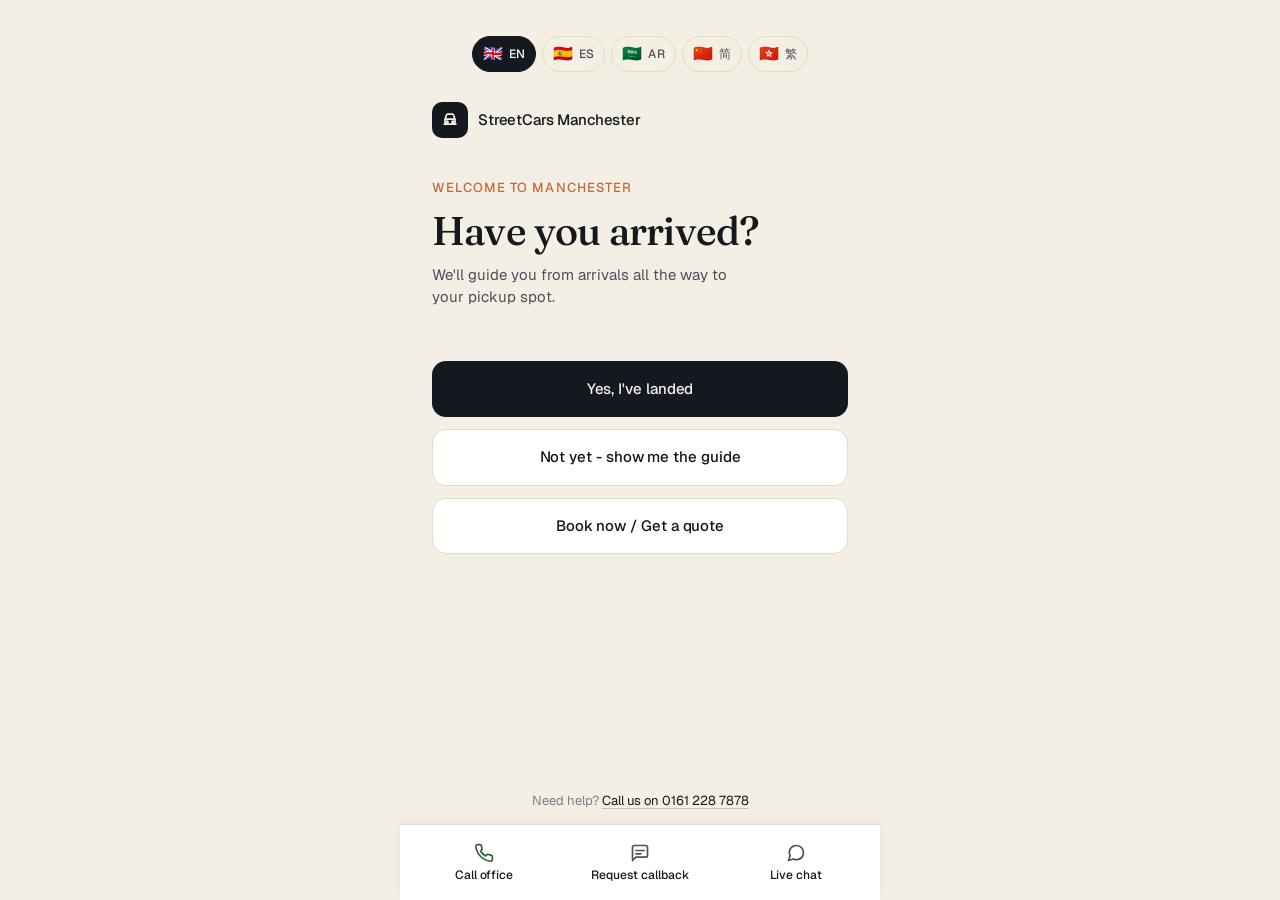
==== public/index.html @ 40133109 "refactor: move frontend into public/ so backend source isn't served With assets served from the repo" ====
<!DOCTYPE html>
<html lang="en">
<head>
  <meta charset="UTF-8">
  <meta name="viewport" content="width=device-width, initial-scale=1.0, viewport-fit=cover">
  <meta name="theme-color" content="#14181F">
  <meta name="description" content="Find your StreetCars driver at Manchester Airport.">
  <title>Find your driver — StreetCars Manchester</title>
  <link rel="preconnect" href="https://fonts.googleapis.com">
  <link rel="preconnect" href="https://fonts.gstatic.com" crossorigin>
  <link rel="stylesheet" href="https://fonts.googleapis.com/css2?family=Fraunces:opsz,wght@9..144,400;9..144,500;9..144,600&family=Geist:wght@400;500;600&display=swap">
  <link rel="stylesheet" href="styles.css">
</head>
<body>
  <main class="app">

    <!-- =================== ENTRY (Have you arrived?) =================== -->
    <section class="view view--entry" id="view-entry" aria-labelledby="entry-title">
      <!-- Language picker -->
      <div class="lang-picker" id="lang-picker" role="group" aria-label="Language"></div>

      <header class="brand">
        <div class="brand__mark" aria-hidden="true">
          <svg viewBox="0 0 24 24" width="20" height="20" fill="none" stroke="currentColor" stroke-width="2" stroke-linecap="round" stroke-linejoin="round">
            <path d="M5 17h14M6 11l1.5-4.5A2 2 0 019.4 5h5.2a2 2 0 011.9 1.5L18 11M6 11h12v6H6z"/>
            <circle cx="8.5" cy="14.5" r="1.2"/>
            <circle cx="15.5" cy="14.5" r="1.2"/>
          </svg>
        </div>
        <span class="brand__name" data-i18n="brand.name">StreetCars Manchester</span>
      </header>

      <div class="booking-body">
        <div class="welcome">
          <p class="welcome__eyebrow" data-i18n="entry.eyebrow">Welcome to Manchester</p>
          <h1 class="welcome__title" id="entry-title" data-i18n="entry.title">Have you arrived?</h1>
          <p class="welcome__sub" data-i18n="entry.subtitle">We'll guide you from arrivals all the way to your pickup spot.</p>
        </div>

        <div class="entry-actions">
          <button class="btn btn--primary btn--block" id="entry-yes" type="button">
            <span class="btn__label" data-i18n="entry.yes">Yes, I've landed</span>
          </button>
          <button class="btn btn--ghost btn--block" id="entry-no" type="button">
            <span class="btn__label" data-i18n="entry.no">Not yet - show me the guide</span>
          </button>
          <button class="btn btn--ghost btn--block" id="book-now" type="button">
            <span class="btn__label" data-i18n="book.now">Book now / Get a quote</span>
          </button>
        </div>
      </div>

      <footer class="picker-footer">
        <p>
          <span data-i18n="footer.help_prefix">Need help?</span>
          <a href="tel:+441617400000" data-i18n="footer.call_us">Call us on 0161 740 0000</a>
        </p>
      </footer>
    </section>

    <!-- =================== BOOKING ID ENTRY =================== -->
    <section class="view view--booking" id="view-booking" aria-labelledby="booking-title" hidden>
      <header class="brand">
        <div class="brand__mark" aria-hidden="true">
          <svg viewBox="0 0 24 24" width="20" height="20" fill="none" stroke="currentColor" stroke-width="2" stroke-linecap="round" stroke-linejoin="round">
            <path d="M5 17h14M6 11l1.5-4.5A2 2 0 019.4 5h5.2a2 2 0 011.9 1.5L18 11M6 11h12v6H6z"/>
            <circle cx="8.5" cy="14.5" r="1.2"/>
            <circle cx="15.5" cy="14.5" r="1.2"/>
          </svg>
        </div>
        <span class="brand__name" data-i18n="brand.name">StreetCars Manchester</span>
      </header>

      <div class="booking-body">
        <div class="welcome">
          <p class="welcome__eyebrow" data-i18n="booking.eyebrow">Welcome to Manchester</p>
          <h1 class="welcome__title" id="booking-title" data-i18n="booking.title">Find your driver.</h1>
          <p class="welcome__sub" data-i18n="booking.subtitle">Enter the booking ID we sent to your email or phone.</p>
        </div>

        <form class="booking-form" id="booking-form" novalidate>
          <label for="booking-input" class="booking-form__label" data-i18n="booking.label">Booking ID</label>
          <input
            class="booking-form__input"
            id="booking-input"
            name="bookingId"
            type="text"
            inputmode="numeric"
            autocomplete="off"
            maxlength="8"
            pattern="\d{8}"
            placeholder="12345678"
            required
            aria-describedby="booking-error booking-help"
          />
          <p class="booking-form__error" id="booking-error" hidden role="alert"></p>
          <p class="booking-form__help" id="booking-help" data-i18n="booking.help">8 digits — find it in your confirmation message.</p>

          <button class="btn btn--primary btn--block" id="booking-submit" type="submit">
            <span class="btn__label" data-i18n="booking.continue">Continue</span>
            <span class="btn__spinner" aria-hidden="true"></span>
          </button>
        </form>
      </div>

      <footer class="picker-footer">
        <p>
          <span data-i18n="footer.help_prefix">Need help?</span>
          <a href="tel:+441617400000" data-i18n="footer.call_us">Call us on 0161 740 0000</a>
        </p>
      </footer>
    </section>

    <!-- =================== TERMINAL PICKER =================== -->
    <section class="view view--picker" id="view-picker" aria-labelledby="picker-title" hidden>
      <header class="brand">
        <div class="brand__mark" aria-hidden="true">
          <svg viewBox="0 0 24 24" width="20" height="20" fill="none" stroke="currentColor" stroke-width="2" stroke-linecap="round" stroke-linejoin="round">
            <path d="M5 17h14M6 11l1.5-4.5A2 2 0 019.4 5h5.2a2 2 0 011.9 1.5L18 11M6 11h12v6H6z"/>
            <circle cx="8.5" cy="14.5" r="1.2"/>
            <circle cx="15.5" cy="14.5" r="1.2"/>
          </svg>
        </div>
        <span class="brand__name" data-i18n="brand.name">StreetCars Manchester</span>
      </header>

      <div class="picker-body">
        <div class="welcome">
          <!-- picker-eyebrow text is set dynamically by app.js (confirmed / browse / welcome name) -->
          <p class="welcome__eyebrow" id="picker-eyebrow">Booking confirmed</p>
          <h1 class="welcome__title" id="picker-title" data-i18n="picker.title">Which terminal?</h1>
          <p class="welcome__sub" data-i18n="picker.subtitle">Pick where you've just landed and we'll walk you to the car.</p>
        </div>
        <ul class="terminals" role="list" id="terminals-list"></ul>
      </div>
    </section>

    <!-- =================== NAVIGATION =================== -->
    <section class="view view--nav" id="view-nav" aria-labelledby="step-instruction" hidden>
      <header class="nav-header">
        <button class="icon-btn" id="back-btn" type="button" data-i18n-attr="aria-label:nav.back" aria-label="Go back">
          <svg viewBox="0 0 24 24" width="20" height="20" fill="none" stroke="currentColor" stroke-width="2" stroke-linecap="round" stroke-linejoin="round">
            <path d="M15 18l-6-6 6-6"/>
          </svg>
        </button>
        <div class="nav-progress">
          <div class="nav-progress__steps" id="progress-steps" aria-hidden="true"></div>
          <!-- Whole label is built by app.js so the "Step N of M" wording can be translated cleanly -->
          <p class="nav-progress__label" id="step-progress-label">Step 1 of 5 · ~60s</p>
        </div>
      </header>

      <div class="photo" id="step-photo"></div>

      <div class="step-body">
        <h2 class="step-instruction" id="step-instruction">Loading…</h2>
        <p class="step-detail" id="step-detail"></p>
      </div>

      <footer class="step-actions">
        <button class="btn btn--primary btn--block" id="next-btn" type="button">
          <span class="btn__label">I see this — next</span>
          <svg viewBox="0 0 24 24" width="16" height="16" fill="none" stroke="currentColor" stroke-width="2" stroke-linecap="round" stroke-linejoin="round" aria-hidden="true">
            <path d="M5 12h14M13 6l6 6-6 6"/>
          </svg>
        </button>
      </footer>
    </section>

    <!-- =================== ARRIVED =================== -->
    <section class="view view--arrived" id="view-arrived" aria-labelledby="arrived-title" hidden>
      <header class="arrived-header">
        <div class="arrived-pill">
          <svg viewBox="0 0 24 24" width="14" height="14" fill="none" stroke="currentColor" stroke-width="2.5" stroke-linecap="round" stroke-linejoin="round" aria-hidden="true">
            <path d="M5 12l5 5L20 7"/>
          </svg>
          <span data-i18n="arrived.youve_arrived">You've arrived</span>
        </div>
      </header>

      <div class="photo photo--pickup" id="pickup-photo"></div>

      <div class="arrived-body">
        <h2 class="arrived-title" id="arrived-title">
          <span data-i18n="arrived.pickup_at">Pickup at</span>
          <span id="pickup-spot">Bay C, Level 1</span>
        </h2>
        <p class="arrived-sub" id="pickup-detail">Look for the blue and white StreetCars sign.</p>

        <div class="driver-card">
          <div class="driver-card__avatar" id="driver-avatar">TK</div>
          <div class="driver-card__info">
            <p class="driver-card__name" id="driver-name">Tom Khan</p>
            <p class="driver-card__vehicle" id="driver-vehicle">Blue Skoda Octavia · MA21 XYZ</p>
          </div>
        </div>

        <a class="btn btn--ghost btn--block btn--track" id="track-btn" href="#" target="_blank" rel="noopener" hidden>
          <svg viewBox="0 0 24 24" width="16" height="16" fill="none" stroke="currentColor" stroke-width="2" stroke-linecap="round" stroke-linejoin="round" aria-hidden="true">
            <circle cx="12" cy="10" r="3"/>
            <path d="M12 2a8 8 0 00-8 8c0 5.5 8 12 8 12s8-6.5 8-12a8 8 0 00-8-8z"/>
          </svg>
          <span data-i18n="arrived.track">Track driver live</span>
        </a>

        <!-- Directions to the marshal's current spot. Label + href are set in
             app.js from GET /api/marshal/location; hidden until one is set. -->
        <a class="btn btn--ghost btn--block btn--marshal" id="marshal-btn" href="#" target="_blank" rel="noopener" hidden>
          <svg viewBox="0 0 24 24" width="16" height="16" fill="none" stroke="currentColor" stroke-width="2" stroke-linecap="round" stroke-linejoin="round" aria-hidden="true">
            <path d="M12 2a8 8 0 00-8 8c0 5.5 8 12 8 12s8-6.5 8-12a8 8 0 00-8-8z"/>
            <circle cx="12" cy="10" r="3"/>
          </svg>
          <span id="marshal-btn-label">Get directions to our marshal</span>
        </a>

        <!-- Contact actions (Call / Chat / Callback) live in the persistent
             footer now, so the arrived screen no longer repeats them here. -->

        <p class="arrived-eta">
          <span class="pulse-dot" aria-hidden="true"></span>
          <span data-i18n="arrived.eta">Driver arriving shortly</span>
        </p>

        <!-- Browse-mode CTA: shown only when state.mode === 'browse'. CSS handles toggling. -->
        <div class="arrived-browse-cta" id="arrived-browse-cta">
          <p data-i18n="arrived.browse.message_1">This is the StreetCars pickup spot at Manchester Airport.</p>
          <p>
            <span data-i18n="arrived.browse.message_2_before">Once you've landed,</span>
            <a href="tel:+441617400000" data-i18n="arrived.browse.call_us_link">call us on 0161 740 0000</a>
            <span data-i18n="arrived.browse.message_2_after">to book a ride and we'll bring you right back here.</span>
          </p>
          <button class="btn btn--primary btn--block" id="arrived-i-landed-btn" type="button">
            <span class="btn__label" data-i18n="arrived.browse.i_landed">I've arrived — find my driver</span>
          </button>
        </div>
      </div>
    </section>

    <!-- =================== CALLBACK DIALOG =================== -->
    <dialog class="dialog" id="callback-dialog" aria-labelledby="dialog-title">
      <form class="dialog__form" id="callback-form" method="dialog">
        <button class="dialog__close" type="button" id="dialog-close" data-i18n-attr="aria-label:dialog.close" aria-label="Close">
          <svg viewBox="0 0 24 24" width="18" height="18" fill="none" stroke="currentColor" stroke-width="2" stroke-linecap="round" stroke-linejoin="round">
            <path d="M18 6L6 18M6 6l12 12"/>
          </svg>
        </button>

        <!-- FORM VIEW -->
        <div class="dialog__view" id="dialog-form-view">
          <h2 class="dialog__title" id="dialog-title" data-i18n="dialog.title">Request a callback</h2>
          <p class="dialog__sub" data-i18n="dialog.subtitle">We'll ring you straight back.</p>

          <label class="field">
            <span class="field__label" data-i18n="dialog.phone_label">Your phone number (optional)</span>
            <input
              class="field__input"
              id="callback-phone"
              name="phone"
              type="tel"
              inputmode="tel"
              autocomplete="tel"
              data-i18n-placeholder="dialog.phone_placeholder"
              placeholder="07700 900123"
            />
          </label>

          <label class="field">
            <span class="field__label" data-i18n="dialog.message_label">Your message (optional)</span>
            <textarea
              class="field__input field__input--textarea"
              id="callback-message"
              name="message"
              rows="3"
              data-i18n-placeholder="dialog.message_placeholder"
              placeholder="Anything we should know?"
            ></textarea>
          </label>

          <p class="dialog__error" id="dialog-error" hidden role="alert"></p>

          <div class="dialog__actions">
            <button class="btn btn--ghost" type="button" id="dialog-cancel" data-i18n="dialog.cancel">Cancel</button>
            <button class="btn btn--primary" type="submit" id="dialog-submit">
              <span class="btn__label" data-i18n="dialog.send">Send</span>
              <span class="btn__spinner" aria-hidden="true"></span>
            </button>
          </div>
        </div>

        <!-- SUCCESS / PREVIEW VIEW (hidden until a successful send) -->
        <div class="dialog__view" id="dialog-success-view" hidden>
          <h2 class="dialog__title" data-i18n="dialog.success_title">Got it — we'll be in touch.</h2>
          <p class="dialog__sub" data-i18n="dialog.success_subtitle">Here's what you sent us:</p>

          <dl class="dialog__preview">
            <div class="dialog__preview-row" id="preview-phone-row">
              <dt data-i18n="dialog.preview_phone">Phone</dt>
              <dd id="preview-phone">—</dd>
            </div>
            <div class="dialog__preview-row" id="preview-message-row">
              <dt data-i18n="dialog.preview_message">Message</dt>
              <dd id="preview-message">—</dd>
            </div>
          </dl>

          <div class="dialog__actions">
            <button class="btn btn--primary btn--block" type="button" id="dialog-done" data-i18n="dialog.done">Done</button>
          </div>
        </div>
      </form>
    </dialog>

    <!-- =================== DISPATCH CONFIRMATION DIALOG =================== -->
    <dialog class="dialog" id="dispatch-dialog" aria-labelledby="dispatch-title">
      <form class="dialog__form" id="dispatch-form" method="dialog">
        <div class="dialog__view">
          <h2 class="dialog__title" id="dispatch-title" data-i18n="dispatch.title">We're sending your driver</h2>
          <p class="dialog__sub" data-i18n="dispatch.message">Your driver will be dispatched immediately. Please continue only once you’ve collected your baggage and are ready to head to the pickup point. (We’ll then provide directions to your pickup location.)</p>
          <p class="dialog__error" id="dispatch-error" hidden role="alert"></p>

          <div class="dialog__actions">
            <button class="btn btn--ghost" type="button" id="dispatch-cancel" data-i18n="dispatch.cancel">Cancel</button>
            <button class="btn btn--primary" type="submit" id="dispatch-confirm">
              <span class="btn__label" data-i18n="dispatch.confirm">Confirm</span>
              <span class="btn__spinner" aria-hidden="true"></span>
            </button>
          </div>
        </div>
      </form>
    </dialog>

    <!-- =================== CHAT DIALOG =================== -->
    <dialog class="dialog dialog--chat" id="chat-dialog" aria-labelledby="chat-title">
      <div class="dialog__form chat-dialog__form">
        <header class="chat-dialog__header">
          <div class="chat-dialog__avatar" aria-hidden="true">
            <svg viewBox="0 0 24 24" width="20" height="20" fill="none" stroke="currentColor" stroke-width="2" stroke-linecap="round" stroke-linejoin="round">
              <path d="M3 18v-6a9 9 0 0118 0v6"/>
              <path d="M21 19a2 2 0 01-2 2h-1v-7h3v5zM3 19a2 2 0 002 2h1v-7H3v5z"/>
            </svg>
          </div>
          <div class="chat-dialog__heading">
            <h2 class="chat-dialog__title" id="chat-title" data-i18n="chat.title">Office team</h2>
            <p class="chat-dialog__status">
              <span class="online-dot" aria-hidden="true"></span>
              <span data-i18n="chat.online">Online · usually replies in minutes</span>
            </p>
          </div>
          <button class="dialog__close" type="button" id="chat-dialog-close" data-i18n-attr="aria-label:dialog.close" aria-label="Close">
            <svg viewBox="0 0 24 24" width="18" height="18" fill="none" stroke="currentColor" stroke-width="2" stroke-linecap="round" stroke-linejoin="round">
              <path d="M18 6L6 18M6 6l12 12"/>
            </svg>
          </button>
        </header>

        <div class="chat-messages" id="chat-messages"></div>

        <form class="chat-form" id="chat-form">
          <input
            class="chat-input"
            id="chat-input"
            type="text"
            data-i18n-placeholder="chat.placeholder"
            placeholder="Message the office..."
            autocomplete="off"
          />
          <button class="chat-send" type="submit" data-i18n-attr="aria-label:chat.send" aria-label="Send">
            <svg viewBox="0 0 24 24" width="18" height="18" fill="none" stroke="currentColor" stroke-width="2" stroke-linecap="round" stroke-linejoin="round" aria-hidden="true">
              <path d="M22 2L11 13M22 2l-7 20-4-9-9-4 20-7z"/>
            </svg>
          </button>
        </form>
      </div>
    </dialog>

    <!-- =================== PERSISTENT CONTACT FOOTER =================== -->
    <!-- Always visible, on every view. Three equal columns. -->
    <footer class="app-footer" data-i18n-attr="aria-label:footer.contact_label" aria-label="Contact StreetCars">
      <a class="app-footer__btn" id="footer-call-btn" href="tel:+441612287878">
        <svg viewBox="0 0 24 24" width="20" height="20" fill="none" stroke="currentColor" stroke-width="2" stroke-linecap="round" stroke-linejoin="round" aria-hidden="true">
          <path d="M22 16.9v3a2 2 0 01-2.2 2 19.8 19.8 0 01-8.6-3.1 19.5 19.5 0 01-6-6 19.8 19.8 0 01-3.1-8.7A2 2 0 014 2h3a2 2 0 012 1.7c.1.9.3 1.7.6 2.5a2 2 0 01-.5 2.1L7.9 9.6a16 16 0 006 6l1.3-1.3a2 2 0 012.1-.4c.8.3 1.6.5 2.5.6A2 2 0 0122 16.9z"/>
        </svg>
        <span class="app-footer__label" data-i18n="footer.call_office">Call office</span>
      </a>
      <button class="app-footer__btn" id="footer-callback-btn" type="button">
        <svg viewBox="0 0 24 24" width="20" height="20" fill="none" stroke="currentColor" stroke-width="2" stroke-linecap="round" stroke-linejoin="round" aria-hidden="true">
          <path d="M21 15a2 2 0 01-2 2H7l-4 4V5a2 2 0 012-2h14a2 2 0 012 2z"/>
          <path d="M7 9h10M7 13h6"/>
        </svg>
        <span class="app-footer__label" data-i18n="footer.request_callback">Request callback</span>
      </button>
      <button class="app-footer__btn" id="footer-chat-btn" type="button">
        <svg viewBox="0 0 24 24" width="20" height="20" fill="none" stroke="currentColor" stroke-width="2" stroke-linecap="round" stroke-linejoin="round" aria-hidden="true">
          <path d="M21 11.5a8.38 8.38 0 01-.9 3.8 8.5 8.5 0 01-7.6 4.7 8.38 8.38 0 01-3.8-.9L3 21l1.9-5.7a8.38 8.38 0 01-.9-3.8 8.5 8.5 0 014.7-7.6 8.38 8.38 0 013.8-.9h.5a8.48 8.48 0 018 8v.5z"/>
        </svg>
        <span class="app-footer__label" data-i18n="footer.live_chat">Live chat</span>
        <span class="btn__badge" id="footer-chat-badge" hidden aria-live="polite">0</span>
      </button>
    </footer>

  </main>

  <script src="i18n.js"></script>
  <script src="app.js"></script>
</body>
</html>
---- public/styles.css ----
/* ========================================================================
   StreetCars Manchester — Pickup Guidance
   Mobile-first, vanilla CSS. Edit colours and fonts here.
   ======================================================================== */

:root {
  /* Palette */
  --bg: #F4EFE4;
  --bg-warm: #ECE5D5;
  --surface: #FFFFFF;
  --ink: #14181F;
  --ink-soft: #4A4F5A;
  --ink-muted: #7B8089;
  --line: #E2DBC9;
  --line-strong: #C8C0AC;
  --accent: #C46A3D;
  --accent-soft: #F2DDCC;
  --success: #2D5F3F;
  --success-soft: #DCE8DA;
  --danger: #B0331E;
  --danger-soft: #F4DBD3;

  /* Typography */
  --font-display: 'Fraunces', Georgia, serif;
  --font-body: 'Geist', system-ui, sans-serif;

  /* Layout */
  --radius-sm: 8px;
  --radius-md: 14px;
  --radius-lg: 20px;
  --radius-pill: 999px;
  --shadow-card: 0 1px 2px rgba(20, 24, 31, 0.04), 0 4px 16px rgba(20, 24, 31, 0.04);
  --shadow-dialog: 0 24px 64px rgba(20, 24, 31, 0.18);

  /* Motion */
  --ease: cubic-bezier(0.22, 1, 0.36, 1);
}

/* ---------- Reset ---------- */
*, *::before, *::after { box-sizing: border-box; }
html, body { margin: 0; padding: 0; }
button { font: inherit; color: inherit; background: none; border: none; cursor: pointer; padding: 0; }
a { color: inherit; }
ul { list-style: none; padding: 0; margin: 0; }
input, textarea { font: inherit; color: inherit; }

html, body {
  background: var(--bg);
  color: var(--ink);
  font-family: var(--font-body);
  font-size: 16px;
  line-height: 1.5;
  -webkit-font-smoothing: antialiased;
  -moz-osx-font-smoothing: grayscale;
  min-height: 100%;
}

body {
  min-height: 100vh;   /* fallback for older browsers */
  min-height: 100dvh;  /* modern: real visible height, accounts for mobile URL bar */
}

/* ---------- App container ---------- */
.app {
  max-width: 480px;
  margin: 0 auto;
  min-height: 100vh;   /* fallback */
  min-height: 100dvh;  /* shrinks/grows with the mobile URL bar */
  display: flex;
  flex-direction: column;
  position: relative;
}

.view {
  flex: 1;
  display: flex;
  flex-direction: column;
  padding: 20px 20px env(safe-area-inset-bottom, 20px);
  animation: fadeUp 400ms var(--ease);
}

.view[hidden] { display: none; }

@keyframes fadeUp {
  from { opacity: 0; transform: translateY(8px); }
  to { opacity: 1; transform: translateY(0); }
}

/* ============== BRAND HEADER ============== */
.brand {
  display: flex;
  align-items: center;
  gap: 10px;
  padding: 8px 0 32px;
}

.brand__mark {
  width: 36px; height: 36px;
  border-radius: 10px;
  background: var(--ink);
  color: var(--bg);
  display: grid;
  place-items: center;
}

.brand__name {
  font-weight: 500;
  font-size: 15px;
  letter-spacing: -0.01em;
}

/* ============== WELCOME BLOCK (shared) ============== */
.welcome { margin-bottom: 28px; }

.welcome__eyebrow {
  font-size: 13px;
  letter-spacing: 0.08em;
  text-transform: uppercase;
  color: var(--accent);
  margin: 0 0 12px;
  font-weight: 500;
}

.welcome__title {
  font-family: var(--font-display);
  font-size: clamp(32px, 8vw, 40px);
  line-height: 1.05;
  letter-spacing: -0.02em;
  font-weight: 500;
  margin: 0 0 12px;
  color: var(--ink);
}

.welcome__sub {
  font-size: 15px;
  color: var(--ink-soft);
  margin: 0;
  max-width: 32ch;
}

/* ============== BOOKING ID FORM ============== */
.booking-body { flex: 1; display: flex; flex-direction: column; }

.booking-form { display: flex; flex-direction: column; }

.booking-form__label {
  font-size: 13px;
  font-weight: 500;
  color: var(--ink-soft);
  margin-bottom: 8px;
  letter-spacing: 0.01em;
}

.booking-form__input {
  width: 100%;
  padding: 18px 16px;
  background: var(--surface);
  border: 1px solid var(--line);
  border-radius: var(--radius-md);
  font-family: var(--font-body);
  font-size: 22px;
  font-weight: 500;
  letter-spacing: 0.18em;
  color: var(--ink);
  text-align: center;
  transition: border-color 120ms var(--ease), box-shadow 120ms var(--ease);
}

.booking-form__input::placeholder {
  color: var(--ink-muted);
  letter-spacing: 0.18em;
}

.booking-form__input:focus {
  outline: none;
  border-color: var(--ink);
  box-shadow: 0 0 0 3px rgba(20, 24, 31, 0.08);
}

.booking-form__input.has-error {
  border-color: var(--danger);
  box-shadow: 0 0 0 3px rgba(176, 51, 30, 0.08);
}

.booking-form__error {
  font-size: 13px;
  color: var(--danger);
  margin: 8px 0 0;
}

.booking-form__help {
  font-size: 13px;
  color: var(--ink-muted);
  margin: 8px 0 24px;
}

/* ============== TERMINAL PICKER ============== */
.picker-body { flex: 1; }

.terminals { display: flex; flex-direction: column; gap: 10px; }

.terminal {
  width: 100%;
  display: flex;
  align-items: center;
  gap: 14px;
  padding: 16px;
  background: var(--surface);
  border: 1px solid var(--line);
  border-radius: var(--radius-md);
  text-align: left;
  transition: transform 120ms var(--ease), border-color 120ms var(--ease);
}

.terminal:hover { border-color: var(--line-strong); }
.terminal:active { transform: scale(0.99); }
.terminal:focus-visible { outline: 2px solid var(--ink); outline-offset: 2px; }

.terminal__badge {
  width: 44px; height: 44px;
  border-radius: 10px;
  font-weight: 600;
  font-size: 14px;
  display: grid;
  place-items: center;
  flex-shrink: 0;
  letter-spacing: 0.02em;
}

.terminal__info { display: flex; flex-direction: column; flex: 1; min-width: 0; }
.terminal__name { font-weight: 500; font-size: 16px; letter-spacing: -0.005em; }
.terminal__detail { font-size: 13px; color: var(--ink-muted); margin-top: 2px; }
.terminal__chevron { color: var(--ink-muted); flex-shrink: 0; }

.picker-footer {
  padding-top: 32px;
  text-align: center;
  font-size: 13px;
  color: var(--ink-muted);
}

.picker-footer a {
  color: var(--ink);
  text-decoration: underline;
  text-decoration-color: var(--line-strong);
  text-underline-offset: 3px;
}

/* ============== NAVIGATION HEADER ============== */
.nav-header {
  display: flex;
  align-items: center;
  gap: 12px;
  padding: 4px 0 20px;
}

.icon-btn {
  width: 40px; height: 40px;
  border-radius: 12px;
  display: grid;
  place-items: center;
  color: var(--ink);
  background: var(--surface);
  border: 1px solid var(--line);
  flex-shrink: 0;
  transition: background 120ms var(--ease);
}

.icon-btn:hover { background: var(--bg-warm); }
.icon-btn:active { transform: scale(0.96); }

.nav-progress { flex: 1; min-width: 0; }

.nav-progress__steps { display: flex; gap: 4px; margin-bottom: 6px; }

.nav-progress__steps span {
  flex: 1;
  height: 4px;
  border-radius: 2px;
  background: var(--line);
  transition: background 300ms var(--ease);
}

.nav-progress__steps span.active { background: var(--ink); }

.nav-progress__label {
  font-size: 12px;
  color: var(--ink-muted);
  margin: 0;
  letter-spacing: 0.01em;
}

.nav-progress__time { color: var(--ink-soft); }

/* ============== PHOTO ============== */
.photo {
  position: relative;
  width: 100%;
  aspect-ratio: 4 / 3;
  border-radius: var(--radius-lg);
  overflow: hidden;
  background: var(--bg-warm);
  margin-bottom: 24px;
  box-shadow: var(--shadow-card);
}

.photo img {
  width: 100%;
  height: 100%;
  object-fit: cover;
  display: block;
}

.photo--placeholder {
  width: 100%;
  height: 100%;
  background: linear-gradient(135deg, #ECE5D5 0%, #DDD3BD 100%);
}

.photo__hint {
  position: absolute;
  bottom: 12px;
  left: 12px;
  font-size: 11px;
  letter-spacing: 0.04em;
  text-transform: uppercase;
  color: var(--ink-muted);
  background: rgba(255, 255, 255, 0.85);
  padding: 4px 10px;
  border-radius: var(--radius-pill);
  backdrop-filter: blur(6px);
}

.photo__arrow {
  position: absolute;
  top: 50%;
  left: 50%;
  transform: translate(-50%, -50%);
  width: 88px; height: 88px;
  border-radius: 50%;
  background: var(--ink);
  color: var(--bg);
  display: grid;
  place-items: center;
  box-shadow: 0 6px 24px rgba(20, 24, 31, 0.25);
  animation: arrowPulse 2s ease-in-out infinite;
}

@keyframes arrowPulse {
  0%, 100% { transform: translate(-50%, -50%) scale(1); }
  50% { transform: translate(-50%, -50%) scale(1.06); }
}

/* ============== STEP TEXT ============== */
.step-body { flex: 1; padding-bottom: 20px; }

.step-instruction {
  font-family: var(--font-display);
  font-weight: 500;
  font-size: clamp(24px, 6.5vw, 30px);
  line-height: 1.15;
  letter-spacing: -0.015em;
  margin: 0 0 10px;
  color: var(--ink);
}

.step-detail {
  font-size: 16px;
  color: var(--ink-soft);
  margin: 0;
  line-height: 1.55;
}

/* ============== STEP ACTIONS ============== */
.step-actions {
  display: flex;
  flex-direction: column;
  gap: 10px;
  padding-top: 12px;
}

/* ============== PERSISTENT CONTACT FOOTER ============== */
/* Always visible on every view. Three equal columns, sticky to the
   bottom of the viewport so it stays in reach while the page scrolls. */
.app-footer {
  position: sticky;
  bottom: 0;
  z-index: 20;
  display: grid;
  grid-template-columns: repeat(3, 1fr);
  gap: 4px;
  padding: 8px 8px calc(8px + env(safe-area-inset-bottom, 0px));
  background: var(--surface);
  border-top: 1px solid var(--line);
  box-shadow: 0 -2px 12px rgba(20, 24, 31, 0.05);
}

.app-footer__btn {
  position: relative;
  display: flex;
  flex-direction: column;
  align-items: center;
  justify-content: center;
  gap: 5px;
  padding: 10px 6px;
  min-height: 58px;
  border-radius: var(--radius-md);
  background: transparent;
  color: var(--ink);
  text-decoration: none;
  font-family: var(--font-body);
  font-weight: 500;
  font-size: 12px;
  letter-spacing: -0.005em;
  line-height: 1.2;
  text-align: center;
  transition: background 120ms var(--ease), transform 120ms var(--ease);
}

.app-footer__btn svg { color: var(--ink-soft); flex-shrink: 0; }
.app-footer__btn:hover { background: var(--bg-warm); }
.app-footer__btn:active { transform: scale(0.97); }
.app-footer__btn:focus-visible { outline: 2px solid var(--ink); outline-offset: 2px; }

#footer-call-btn svg { color: var(--success); }

.app-footer__label { display: block; }

/* Unread badge sits in the top-right of the Live chat column. */
#footer-chat-btn .btn__badge {
  position: absolute;
  top: 4px;
  right: 14px;
  margin-left: 0;
}

/* ============== BUTTONS ============== */
.btn {
  position: relative;
  display: inline-flex;
  align-items: center;
  justify-content: center;
  gap: 8px;
  padding: 16px 20px;
  border-radius: var(--radius-md);
  font-family: var(--font-body);
  font-weight: 500;
  font-size: 15px;
  letter-spacing: -0.005em;
  text-decoration: none;
  transition: transform 120ms var(--ease), background 120ms var(--ease), opacity 120ms var(--ease);
  min-height: 52px;
  border: 1px solid transparent;
}

.btn--block { width: 100%; }

.btn:active { transform: scale(0.98); }
.btn:focus-visible { outline: 2px solid var(--ink); outline-offset: 2px; }

.btn--primary {
  background: var(--ink);
  color: var(--bg);
}

.btn--primary:hover { background: #1F2530; }

.btn--ghost {
  background: var(--surface);
  color: var(--ink);
  border-color: var(--line);
}

.btn--ghost:hover { background: var(--bg-warm); }

.btn--call {
  background: var(--success);
  color: #FFFFFF;
}

.btn--call:hover { background: #235030; }

.btn--track {
  margin-bottom: 12px;
  font-size: 14px;
  color: var(--ink-soft);
}

/* Loading state */
.btn.is-loading { pointer-events: none; }
.btn.is-loading .btn__label { opacity: 0; }
.btn.is-loading .btn__spinner { opacity: 1; }

.btn__spinner {
  position: absolute;
  width: 18px; height: 18px;
  border: 2px solid currentColor;
  border-top-color: transparent;
  border-radius: 50%;
  opacity: 0;
  animation: spin 600ms linear infinite;
  transition: opacity 120ms var(--ease);
}

@keyframes spin { to { transform: rotate(360deg); } }

/* ============== ARRIVED VIEW ============== */
.arrived-header {
  display: flex;
  justify-content: center;
  padding: 8px 0 20px;
}

.arrived-pill {
  display: inline-flex;
  align-items: center;
  gap: 6px;
  padding: 8px 14px;
  background: var(--success-soft);
  color: var(--success);
  border-radius: var(--radius-pill);
  font-weight: 500;
  font-size: 13px;
  letter-spacing: 0.01em;
  animation: popIn 500ms var(--ease) backwards;
}

@keyframes popIn {
  from { opacity: 0; transform: scale(0.92); }
  to { opacity: 1; transform: scale(1); }
}

.photo--pickup { aspect-ratio: 16 / 10; }

.arrived-body { flex: 1; }

.arrived-title {
  font-family: var(--font-display);
  font-weight: 500;
  font-size: clamp(26px, 7vw, 32px);
  line-height: 1.1;
  letter-spacing: -0.02em;
  margin: 0 0 8px;
  color: var(--ink);
}

.arrived-title span { color: var(--accent); }

.arrived-sub {
  font-size: 15px;
  color: var(--ink-soft);
  margin: 0 0 24px;
}

.driver-card {
  display: flex;
  align-items: center;
  gap: 14px;
  padding: 16px;
  background: var(--surface);
  border: 1px solid var(--line);
  border-radius: var(--radius-md);
  margin-bottom: 16px;
}

.driver-card__avatar {
  width: 48px; height: 48px;
  border-radius: 50%;
  background: var(--accent-soft);
  color: var(--accent);
  display: grid;
  place-items: center;
  font-weight: 600;
  font-size: 15px;
  letter-spacing: 0.02em;
  flex-shrink: 0;
}

.driver-card__info { min-width: 0; }
.driver-card__name { font-weight: 500; font-size: 16px; margin: 0 0 2px; }
.driver-card__vehicle { font-size: 13px; color: var(--ink-muted); margin: 0; }

.arrived-eta {
  text-align: center;
  font-size: 13px;
  color: var(--ink-muted);
  margin: 0;
  display: flex;
  align-items: center;
  justify-content: center;
  gap: 8px;
}

.pulse-dot {
  width: 8px; height: 8px;
  border-radius: 50%;
  background: var(--success);
  display: inline-block;
  position: relative;
}

.pulse-dot::after {
  content: '';
  position: absolute;
  inset: -2px;
  border-radius: 50%;
  background: var(--success);
  opacity: 0.4;
  animation: pulse 1.6s ease-out infinite;
}

@keyframes pulse {
  0% { transform: scale(1); opacity: 0.4; }
  100% { transform: scale(2.2); opacity: 0; }
}

/* ============== DIALOG ============== */
.dialog {
  border: none;
  padding: 0;
  background: transparent;
  margin: auto;
  max-width: 440px;
  width: calc(100% - 32px);
}

.dialog::backdrop {
  background: rgba(20, 24, 31, 0.4);
  backdrop-filter: blur(4px);
  animation: fadeIn 200ms ease-out;
}

.dialog[open] {
  animation: dialogIn 280ms var(--ease);
}

@keyframes fadeIn { from { opacity: 0; } to { opacity: 1; } }
@keyframes dialogIn {
  from { opacity: 0; transform: translateY(20px) scale(0.97); }
  to { opacity: 1; transform: translateY(0) scale(1); }
}

.dialog__form {
  position: relative;
  background: var(--bg);
  border-radius: var(--radius-lg);
  padding: 28px 24px 24px;
  box-shadow: var(--shadow-dialog);
  border: 1px solid var(--line);
}

.dialog__close {
  position: absolute;
  top: 16px; right: 16px;
  width: 32px; height: 32px;
  border-radius: 8px;
  display: grid;
  place-items: center;
  color: var(--ink-muted);
  transition: background 120ms var(--ease), color 120ms var(--ease);
}

.dialog__close:hover {
  background: var(--bg-warm);
  color: var(--ink);
}

.dialog__title {
  font-family: var(--font-display);
  font-weight: 500;
  font-size: 24px;
  letter-spacing: -0.02em;
  line-height: 1.15;
  margin: 0 0 6px;
  color: var(--ink);
  padding-right: 32px;
}

.dialog__sub {
  font-size: 14px;
  color: var(--ink-soft);
  margin: 0 0 20px;
}

/* Form fields */
.field {
  display: block;
  margin-bottom: 14px;
}

.field__label {
  display: block;
  font-size: 13px;
  font-weight: 500;
  color: var(--ink-soft);
  margin-bottom: 6px;
  letter-spacing: 0.01em;
}

.field__input {
  width: 100%;
  padding: 14px 14px;
  background: var(--surface);
  border: 1px solid var(--line);
  border-radius: var(--radius-md);
  font-family: var(--font-body);
  font-size: 15px;
  color: var(--ink);
  transition: border-color 120ms var(--ease), box-shadow 120ms var(--ease);
}

.field__input::placeholder { color: var(--ink-muted); }

.field__input:focus {
  outline: none;
  border-color: var(--ink);
  box-shadow: 0 0 0 3px rgba(20, 24, 31, 0.08);
}

.field__input--textarea {
  resize: vertical;
  min-height: 84px;
  font-family: var(--font-body);
  line-height: 1.5;
}

.dialog__error {
  font-size: 13px;
  color: var(--danger);
  background: var(--danger-soft);
  padding: 10px 12px;
  border-radius: var(--radius-sm);
  margin: 0 0 14px;
}

.dialog__actions {
  display: grid;
  grid-template-columns: auto 1fr;
  gap: 10px;
  margin-top: 4px;
}

/* ============== TRANSITIONS BETWEEN VIEWS ============== */
.view--nav.is-leaving-forward { animation: slideOutLeft 220ms var(--ease) forwards; }
.view--nav.is-entering-forward { animation: slideInRight 260ms var(--ease); }
.view--nav.is-leaving-back    { animation: slideOutRight 220ms var(--ease) forwards; }
.view--nav.is-entering-back   { animation: slideInLeft 260ms var(--ease); }

@keyframes slideOutLeft  { to { opacity: 0; transform: translateX(-12px); } }
@keyframes slideInRight  { from { opacity: 0; transform: translateX(16px); } to { opacity: 1; transform: translateX(0); } }
@keyframes slideOutRight { to { opacity: 0; transform: translateX(12px); } }
@keyframes slideInLeft   { from { opacity: 0; transform: translateX(-16px); } to { opacity: 1; transform: translateX(0); } }

/* ============== REDUCED MOTION ============== */
@media (prefers-reduced-motion: reduce) {
  *, *::before, *::after {
    animation-duration: 0.01ms !important;
    animation-iteration-count: 1 !important;
    transition-duration: 0.01ms !important;
  }
}

/* ============== TABLET+ ============== */
@media (min-width: 600px) {
  .view { padding: 32px 32px env(safe-area-inset-bottom, 32px); }
  .brand { padding-top: 16px; padding-bottom: 40px; }
}

/* ============================================================
   Entry view — "Have you arrived?" yes/no buttons
============================================================ */
.entry-actions {
  display: flex;
  flex-direction: column;
  gap: 12px;
  margin-top: 24px;
}

/* ============================================================
   Browse mode — customer has no booking; hide booking-specific
   elements in the nav and arrived views. The contact bar stays
   visible so callers can still reach the office.
============================================================ */
.view--arrived.mode-browse .driver-card,
.view--arrived.mode-browse .arrived-eta,
.view--arrived.mode-browse #track-btn { display: none; }

/* Browse-mode CTA — only visible when state.mode === 'browse' */
.arrived-browse-cta { display: none; }
.view--arrived.mode-browse .arrived-browse-cta {
  display: block;
  margin-top: 20px;
  padding: 16px 18px;
  background: var(--bg-warm, #ECE5D5);
  border-radius: 12px;
  font-size: 0.95rem;
  line-height: 1.5;
}
.arrived-browse-cta p { margin: 0 0 8px; }
.arrived-browse-cta p:last-child { margin-bottom: 0; }
.arrived-browse-cta a { color: inherit; font-weight: 500; }
.arrived-browse-cta .btn { margin-top: 14px; }

/* ============================================================
   Callback dialog — form/success view toggle + preview list
============================================================ */
/* Force [hidden] to win over any specific display rules on dialog views. */
.dialog__view[hidden],
.dialog__error[hidden] { display: none; }

.dialog__preview {
  margin: 8px 0 18px;
  padding: 14px 16px;
  background: var(--bg-warm, #ECE5D5);
  border-radius: 10px;
}
.dialog__preview-row {
  display: flex;
  gap: 10px;
  align-items: baseline;
  margin: 0 0 8px;
  font-size: 0.95rem;
}
.dialog__preview-row:last-child { margin-bottom: 0; }
.dialog__preview-row dt {
  min-width: 70px;
  font-weight: 500;
  opacity: 0.65;
  font-size: 0.85rem;
  text-transform: uppercase;
  letter-spacing: 0.04em;
}
.dialog__preview-row dd {
  margin: 0;
  flex: 1;
  word-break: break-word;
}

/* ============================================================
   Live chat — message thread & input form
   Rendered inside #chat-dialog. .dialog--chat handles the modal
   chrome; rules here cover the bubbles and composer.
============================================================ */
.chat-messages {
  padding: 16px;
  background: var(--bg-warm, #ECE5D5);
  display: flex;
  flex-direction: column;
  gap: 6px;
  overflow-y: auto;
  scroll-behavior: smooth;
}

.chat-messages:empty::before {
  content: attr(data-empty-label);
  margin: auto;
  max-width: 240px;
  text-align: center;
  font-size: 13px;
  color: var(--ink-muted);
  line-height: 1.5;
}

.chat-message {
  display: flex;
  max-width: 100%;
  animation: chatMsgIn 180ms var(--ease);
}

.chat-message--passenger { justify-content: flex-end; }
.chat-message--operator  { justify-content: flex-start; }

@keyframes chatMsgIn {
  from { opacity: 0; transform: translateY(4px); }
  to   { opacity: 1; transform: translateY(0); }
}

.chat-message__bubble {
  max-width: 78%;
  padding: 9px 13px;
  border-radius: 16px;
  font-size: 14px;
  line-height: 1.4;
  word-wrap: break-word;
  white-space: pre-wrap;
  box-shadow: 0 1px 2px rgba(20, 24, 31, 0.04);
}

.chat-message--passenger .chat-message__bubble {
  background: var(--ink, #14181F);
  color: #fff;
  border-bottom-right-radius: 4px;
}

/* Optimistic bubbles (sent client-side, not yet echoed by the server)
   fade slightly so the user knows the round-trip hasn't completed. */
.chat-message--pending .chat-message__bubble { opacity: 0.6; }

.chat-message--failed .chat-message__bubble {
  background: var(--danger);
  color: #fff;
}

.chat-message--operator .chat-message__bubble {
  background: var(--surface);
  color: var(--ink);
  border: 1px solid var(--line);
  border-bottom-left-radius: 4px;
}

.chat-form {
  display: grid;
  grid-template-columns: 1fr auto;
  align-items: stretch;
  border-top: 1px solid var(--line);
  background: var(--surface);
}

.chat-input {
  width: 100%;
  padding: 14px 16px;
  background: var(--surface);
  border: none;
  font-family: var(--font-body);
  font-size: 15px;
  color: var(--ink);
}

.chat-input:focus {
  outline: none;
  box-shadow: inset 0 0 0 2px rgba(20, 24, 31, 0.08);
}

.chat-input::placeholder { color: var(--ink-muted); }

.chat-send {
  display: grid;
  place-items: center;
  width: 56px;
  background: var(--ink);
  color: #fff;
  transition: background 120ms var(--ease);
}

.chat-send svg { transition: transform 120ms var(--ease); }
.chat-send:disabled { opacity: 0.5; cursor: not-allowed; }
.chat-send:hover:not(:disabled) { background: #000; }
.chat-send:hover:not(:disabled) svg { transform: translate(2px, -2px); }

/* ============================================================
   Chat dialog — modal wrapping the chat thread
============================================================ */
.dialog--chat {
  max-width: 480px;
  width: calc(100% - 16px);
}

/* The chat dialog reuses .dialog__form for entrance animation, but
   needs a flex column layout with no padding — header/messages/form
   provide their own spacing. */
.chat-dialog__form {
  padding: 0;
  overflow: hidden;
  display: flex;
  flex-direction: column;
  max-height: min(640px, calc(100dvh - 32px));
  background: var(--surface);
}

.chat-dialog__header {
  display: flex;
  align-items: center;
  gap: 12px;
  padding: 14px 16px;
  border-bottom: 1px solid var(--line);
  background: var(--surface);
}

.chat-dialog__avatar {
  width: 40px;
  height: 40px;
  flex-shrink: 0;
  border-radius: 50%;
  background: linear-gradient(135deg, var(--ink) 0%, #2A3140 100%);
  color: #fff;
  display: grid;
  place-items: center;
}

.chat-dialog__heading {
  flex: 1;
  min-width: 0;
}

.chat-dialog__title {
  font-family: var(--font-display);
  font-weight: 500;
  font-size: 17px;
  letter-spacing: -0.01em;
  margin: 0;
  line-height: 1.2;
  color: var(--ink);
}

.chat-dialog__status {
  display: flex;
  align-items: center;
  gap: 6px;
  font-size: 12px;
  color: var(--ink-muted);
  margin: 2px 0 0;
}

.online-dot {
  width: 8px;
  height: 8px;
  border-radius: 50%;
  background: var(--success);
  box-shadow: 0 0 0 3px rgba(45, 95, 63, 0.18);
  flex-shrink: 0;
  animation: onlinePulse 2.4s ease-in-out infinite;
}

@keyframes onlinePulse {
  0%, 100% { box-shadow: 0 0 0 3px rgba(45, 95, 63, 0.18); }
  50%      { box-shadow: 0 0 0 6px rgba(45, 95, 63, 0.06); }
}

/* The shared .dialog__close is absolutely positioned; in the chat
   header it sits inline at the end of the row. */
.chat-dialog__header .dialog__close {
  position: static;
  flex-shrink: 0;
}

/* Make the message list fill the available dialog space. */
.dialog--chat .chat-messages {
  flex: 1;
  min-height: 260px;
  max-height: none;
}

/* Chat unread badge (used by the persistent footer's Live chat button) */
.btn__badge {
  display: inline-grid;
  place-items: center;
  min-width: 18px;
  height: 18px;
  padding: 0 5px;
  margin-left: 6px;
  border-radius: 999px;
  background: var(--danger);
  color: #fff;
  font-size: 11px;
  font-weight: 600;
  line-height: 1;
  vertical-align: middle;
  animation: badgePop 220ms var(--ease);
}

.btn__badge[hidden] { display: none; }

@keyframes badgePop {
  from { transform: scale(0.6); opacity: 0; }
  to   { transform: scale(1); opacity: 1; }
}

/* ============================================================
   Language picker (flag chips on the entry screen)
============================================================ */
.lang-picker {
  display: flex;
  flex-wrap: wrap;
  justify-content: center;
  gap: 6px;
  margin: 0 0 14px;
  padding: 4px 0 0;
  /* Keep the picker LTR even when the page is RTL — flag order stays put */
  direction: ltr;
}

.lang-picker__btn {
  display: inline-flex;
  align-items: center;
  gap: 6px;
  padding: 6px 10px;
  min-height: 36px;
  background: transparent;
  border: 1px solid var(--line);
  border-radius: var(--radius-pill);
  font-family: var(--font-body);
  font-size: 13px;
  font-weight: 500;
  color: var(--ink-soft);
  cursor: pointer;
  transition: background 120ms var(--ease), border-color 120ms var(--ease), color 120ms var(--ease);
}

.lang-picker__btn:hover {
  background: var(--surface);
  border-color: var(--line-strong);
  color: var(--ink);
}

.lang-picker__btn:focus-visible {
  outline: 2px solid var(--ink);
  outline-offset: 2px;
}

.lang-picker__btn.is-active {
  background: var(--ink);
  border-color: var(--ink);
  color: var(--surface);
}

.lang-picker__flag {
  font-size: 16px;
  line-height: 1;
}

.lang-picker__short {
  font-size: 12px;
  letter-spacing: 0.02em;
}

/* ============================================================
   RTL support (Arabic and any other right-to-left languages)
   The browser handles the bulk of mirroring once <html dir="rtl">
   is set. These rules cover a few directional UI affordances.
============================================================ */
[dir="rtl"] .icon-btn svg,
[dir="rtl"] .terminal__chevron,
[dir="rtl"] #next-btn svg {
  transform: scaleX(-1);
}

/* Phone numbers should stay left-to-right even inside RTL paragraphs */
[dir="rtl"] a[href^="tel:"] {
  unicode-bidi: embed;
  direction: ltr;
  display: inline-block;
}

/* Chinese/Cantonese display tweak — Fraunces doesn't carry Chinese glyphs.
   Fall back to system Chinese fonts so headings still render cleanly. */
:root[lang^="zh"] .welcome__title,
:root[lang^="zh"] .arrived-title,
:root[lang^="zh"] .dialog__title {
  font-family: var(--font-body), 'PingFang SC', 'PingFang TC', 'Microsoft YaHei',
               'Microsoft JhengHei', 'Noto Sans CJK SC', 'Noto Sans CJK TC',
               sans-serif;
}
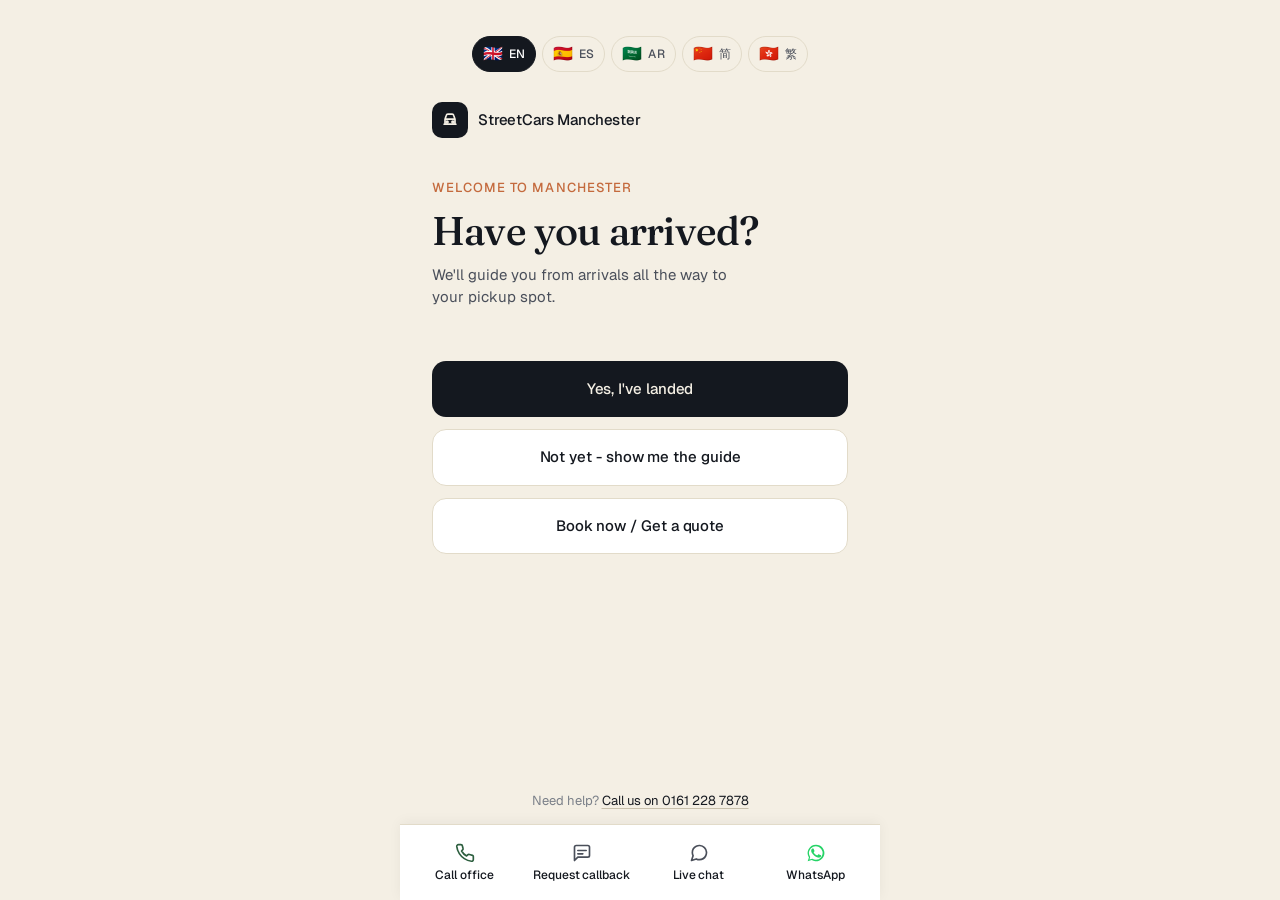
==== commit 5d85c43d: "feat: add WhatsApp contact option to footer and update layout for four columns" ====
--- a/public/index.html
+++ b/public/index.html
@@ -374,7 +374,7 @@
     </dialog>
 
     <!-- =================== PERSISTENT CONTACT FOOTER =================== -->
-    <!-- Always visible, on every view. Three equal columns. -->
+    <!-- Always visible, on every view. Four equal columns. -->
     <footer class="app-footer" data-i18n-attr="aria-label:footer.contact_label" aria-label="Contact StreetCars">
       <a class="app-footer__btn" id="footer-call-btn" href="tel:+441612287878">
         <svg viewBox="0 0 24 24" width="20" height="20" fill="none" stroke="currentColor" stroke-width="2" stroke-linecap="round" stroke-linejoin="round" aria-hidden="true">
@@ -396,6 +396,13 @@
         <span class="app-footer__label" data-i18n="footer.live_chat">Live chat</span>
         <span class="btn__badge" id="footer-chat-badge" hidden aria-live="polite">0</span>
       </button>
+      <a class="app-footer__btn" id="footer-whatsapp-btn" href="https://wa.me/447496981490?text=Hi%20I%20need%20help%20with%20my%20booking" target="_blank" rel="noopener">
+        <svg viewBox="0 0 24 24" width="20" height="20" fill="currentColor" aria-hidden="true">
+          <path d="M17.5 14.4c-.3-.15-1.75-.86-2.02-.96-.27-.1-.47-.15-.66.15-.2.29-.76.95-.93 1.15-.17.2-.34.22-.63.07-.29-.15-1.23-.45-2.34-1.44-.86-.77-1.45-1.72-1.62-2.01-.17-.29-.02-.45.13-.6.13-.13.29-.34.44-.51.15-.17.2-.29.29-.48.1-.2.05-.36-.02-.51-.07-.15-.66-1.59-.9-2.18-.24-.57-.48-.49-.66-.5l-.56-.01c-.2 0-.51.07-.78.36-.27.29-1.02 1-1.02 2.43 0 1.44 1.05 2.82 1.19 3.02.15.2 2.06 3.15 5 4.42.7.3 1.24.48 1.67.62.7.22 1.34.19 1.84.12.56-.08 1.75-.72 2-1.4.24-.69.24-1.28.17-1.4-.07-.12-.27-.19-.56-.34z"/>
+          <path d="M12 2a10 10 0 00-8.5 15.3L2 22l4.8-1.5A10 10 0 1012 2zm0 18.2c-1.5 0-3-.4-4.3-1.16l-.3-.18-3.2 1 .84-3.1-.2-.32A8.2 8.2 0 1112 20.2z"/>
+        </svg>
+        <span class="app-footer__label" data-i18n="footer.whatsapp">WhatsApp</span>
+      </a>
     </footer>
 
   </main>
--- a/public/styles.css
+++ b/public/styles.css
@@ -387,7 +387,7 @@
   bottom: 0;
   z-index: 20;
   display: grid;
-  grid-template-columns: repeat(3, 1fr);
+  grid-template-columns: repeat(4, 1fr);
   gap: 4px;
   padding: 8px 8px calc(8px + env(safe-area-inset-bottom, 0px));
   background: var(--surface);
@@ -423,6 +423,7 @@
 .app-footer__btn:focus-visible { outline: 2px solid var(--ink); outline-offset: 2px; }
 
 #footer-call-btn svg { color: var(--success); }
+#footer-whatsapp-btn svg { color: #25D366; }
 
 .app-footer__label { display: block; }
 
